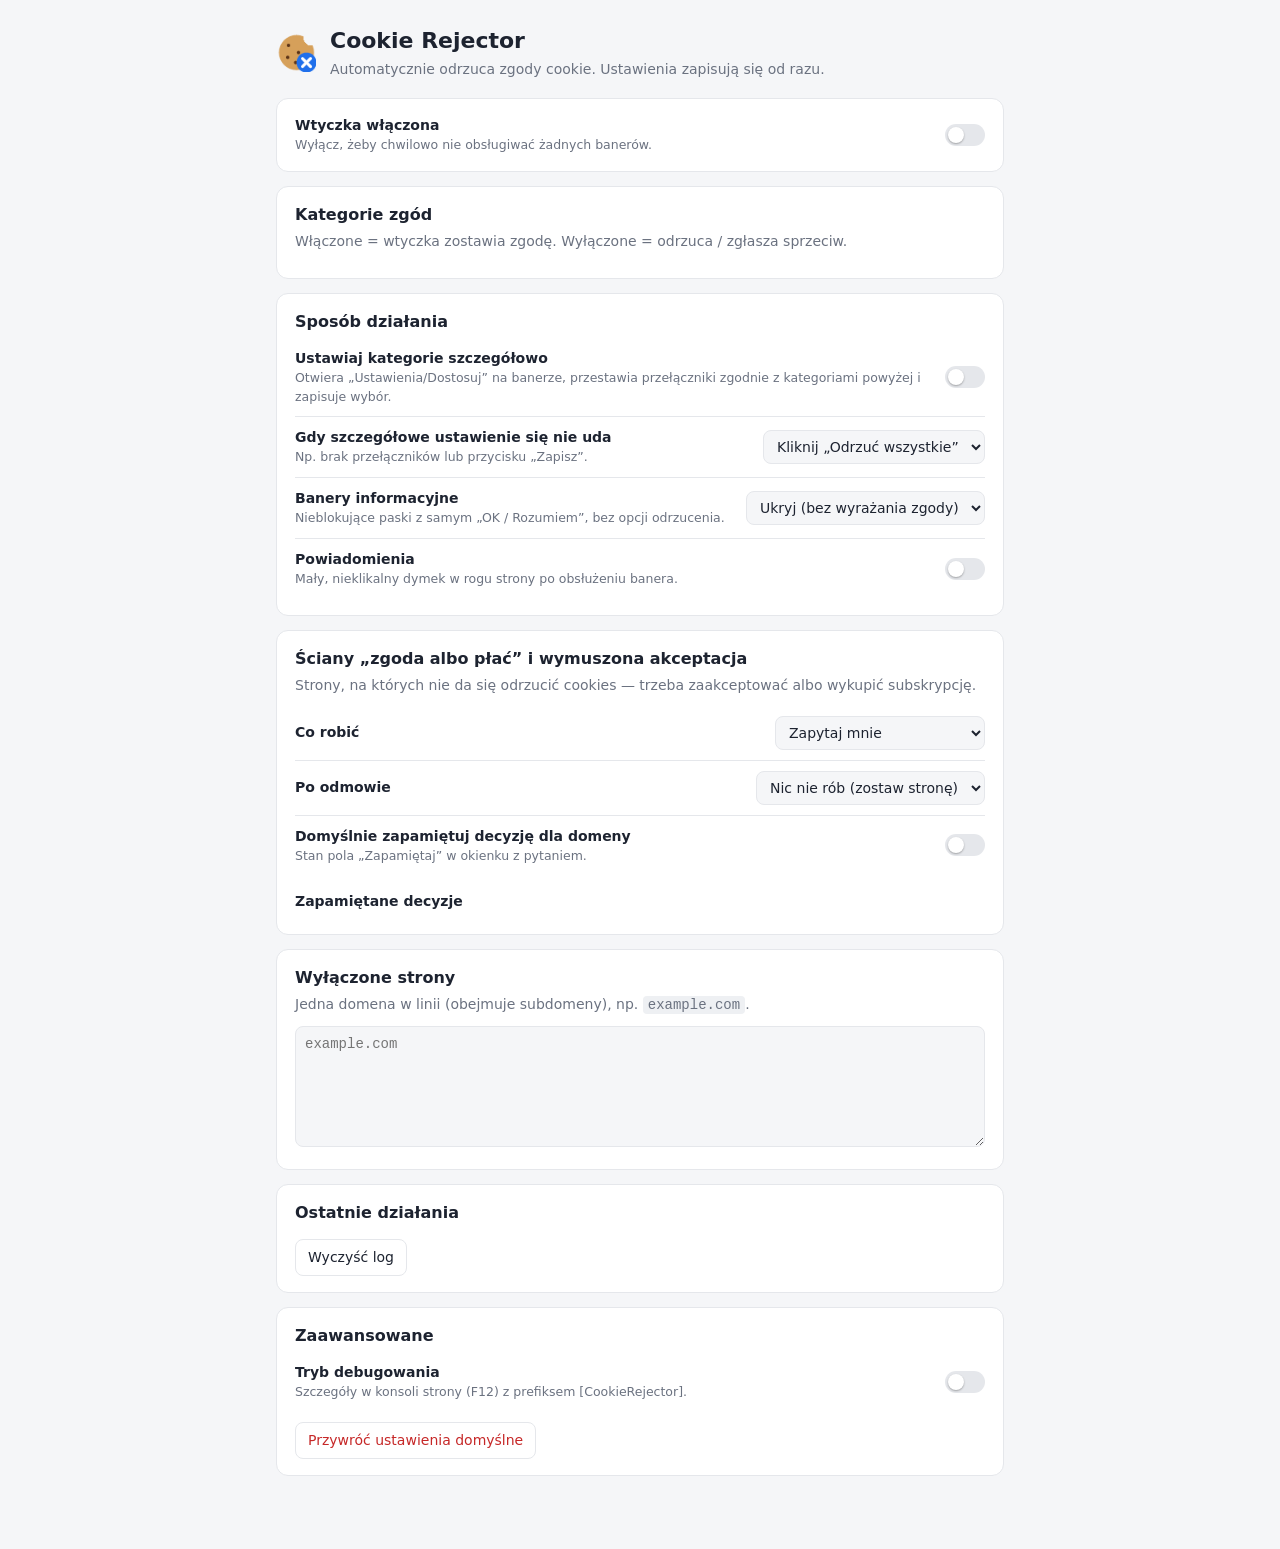
==== options/options.html @ 8b81009b "Cookie Rejector 0.1.0 Rozszerzenie Chrome (MV3), które heurystycznie wykrywa banery zgód na cookies " ====
<!doctype html>
<html lang="pl">
<head>
  <meta charset="utf-8">
  <meta name="viewport" content="width=device-width, initial-scale=1">
  <title>Cookie Rejector — ustawienia</title>
  <link rel="stylesheet" href="options.css">
</head>
<body>
  <main>
    <header>
      <img src="../icons/icon48.png" alt="" width="40" height="40">
      <div>
        <h1>Cookie Rejector</h1>
        <p class="sub">Automatycznie odrzuca zgody cookie. Ustawienia zapisują się od razu.</p>
      </div>
      <span id="saved" class="saved" aria-live="polite"></span>
    </header>

    <section>
      <label class="row big">
        <span><b>Wtyczka włączona</b><small>Wyłącz, żeby chwilowo nie obsługiwać żadnych banerów.</small></span>
        <input type="checkbox" class="switch" data-path="enabled">
      </label>
    </section>

    <section>
      <h2>Kategorie zgód</h2>
      <p class="hint">Włączone = wtyczka zostawia zgodę. Wyłączone = odrzuca / zgłasza sprzeciw.</p>
      <div id="cats"></div>
    </section>

    <section>
      <h2>Sposób działania</h2>
      <label class="row">
        <span><b>Ustawiaj kategorie szczegółowo</b><small>Otwiera „Ustawienia/Dostosuj” na banerze, przestawia przełączniki zgodnie z kategoriami powyżej i zapisuje wybór.</small></span>
        <input type="checkbox" class="switch" data-path="granular">
      </label>
      <label class="row">
        <span><b>Gdy szczegółowe ustawienie się nie uda</b><small>Np. brak przełączników lub przycisku „Zapisz”.</small></span>
        <select data-path="fallback">
          <option value="reject">Kliknij „Odrzuć wszystkie”</option>
          <option value="none">Nic nie rób</option>
        </select>
      </label>
      <label class="row">
        <span><b>Banery informacyjne</b><small>Nieblokujące paski z samym „OK / Rozumiem”, bez opcji odrzucenia.</small></span>
        <select data-path="infoBanner">
          <option value="hide">Ukryj (bez wyrażania zgody)</option>
          <option value="accept">Kliknij „OK”</option>
          <option value="ignore">Zostaw</option>
        </select>
      </label>
      <label class="row">
        <span><b>Powiadomienia</b><small>Mały, nieklikalny dymek w rogu strony po obsłużeniu banera.</small></span>
        <input type="checkbox" class="switch" data-path="notifications">
      </label>
    </section>

    <section>
      <h2>Ściany „zgoda albo płać” i wymuszona akceptacja</h2>
      <p class="hint">Strony, na których nie da się odrzucić cookies — trzeba zaakceptować albo wykupić subskrypcję.</p>
      <label class="row">
        <span><b>Co robić</b></span>
        <select data-path="wall.mode">
          <option value="ask">Zapytaj mnie</option>
          <option value="accept">Zawsze akceptuj</option>
          <option value="decline">Zawsze odmawiaj</option>
        </select>
      </label>
      <label class="row">
        <span><b>Po odmowie</b></span>
        <select data-path="wall.onDecline">
          <option value="nothing">Nic nie rób (zostaw stronę)</option>
          <option value="close">Zamknij kartę</option>
        </select>
      </label>
      <label class="row">
        <span><b>Domyślnie zapamiętuj decyzję dla domeny</b><small>Stan pola „Zapamiętaj” w okienku z pytaniem.</small></span>
        <input type="checkbox" class="switch" data-path="wall.remember">
      </label>
      <h3>Zapamiętane decyzje</h3>
      <div id="decisions" class="list"></div>
    </section>

    <section>
      <h2>Wyłączone strony</h2>
      <p class="hint">Jedna domena w linii (obejmuje subdomeny), np. <code>example.com</code>.</p>
      <textarea id="disabledSites" rows="5" spellcheck="false" placeholder="example.com"></textarea>
    </section>

    <section>
      <h2>Ostatnie działania</h2>
      <div id="log" class="list"></div>
      <div class="actions">
        <button id="clearLog" class="ghost">Wyczyść log</button>
      </div>
    </section>

    <section>
      <h2>Zaawansowane</h2>
      <label class="row">
        <span><b>Tryb debugowania</b><small>Szczegóły w konsoli strony (F12) z prefiksem [CookieRejector].</small></span>
        <input type="checkbox" class="switch" data-path="debug">
      </label>
      <div class="actions">
        <button id="reset" class="ghost danger">Przywróć ustawienia domyślne</button>
      </div>
    </section>
  </main>
  <script src="../src/shared.js"></script>
  <script src="options.js"></script>
</body>
</html>
---- options/options.css ----
:root {
  --bg: #f5f6f8; --card: #ffffff; --text: #1d2330; --muted: #6b7280; --line: #e5e7eb;
  --accent: #1f6feb; --danger: #c62828; --chip: #eef0f3;
}
@media (prefers-color-scheme: dark) {
  :root { --bg: #12151b; --card: #1b2029; --text: #eef0f3; --muted: #9ca3af; --line: #2c3340; --accent: #4c8dff; --danger: #ef5350; --chip: #262c37; }
}
* { box-sizing: border-box; }
body { margin: 0; background: var(--bg); color: var(--text); font: 14px/1.5 system-ui, -apple-system, "Segoe UI", Roboto, sans-serif; }
main { max-width: 760px; margin: 0 auto; padding: 24px 16px 60px; }
header { display: flex; align-items: center; gap: 14px; margin-bottom: 18px; }
header h1 { margin: 0; font-size: 22px; }
.sub { margin: 2px 0 0; color: var(--muted); }
.saved { margin-left: auto; color: var(--accent); font-weight: 600; opacity: 0; transition: opacity .3s; }
.saved.show { opacity: 1; }
section { background: var(--card); border: 1px solid var(--line); border-radius: 12px; padding: 16px 18px; margin-bottom: 14px; }
h2 { font-size: 16px; margin: 0 0 4px; }
h3 { font-size: 14px; margin: 16px 0 6px; }
.hint { color: var(--muted); margin: 0 0 10px; }
.row { display: flex; align-items: center; justify-content: space-between; gap: 16px; padding: 10px 0; border-top: 1px solid var(--line); cursor: pointer; }
.row:first-of-type { border-top: 0; }
.row.big { border: 0; padding: 0; }
.row span { display: flex; flex-direction: column; }
.row small { color: var(--muted); font-size: 12.5px; }
.row.locked { cursor: default; opacity: .75; }
select, textarea { font: inherit; color: var(--text); background: var(--bg); border: 1px solid var(--line); border-radius: 8px; padding: 7px 9px; }
select { min-width: 210px; max-width: 50%; }
textarea { width: 100%; font-family: ui-monospace, Consolas, monospace; }
.switch { appearance: none; width: 40px; height: 22px; border-radius: 11px; background: var(--line); position: relative; flex: none; cursor: pointer; transition: background .2s; margin: 0; }
.switch::after { content: ""; position: absolute; top: 3px; left: 3px; width: 16px; height: 16px; border-radius: 50%; background: #fff; transition: transform .2s; box-shadow: 0 1px 2px rgba(0,0,0,.3); }
.switch:checked { background: var(--accent); }
.switch:checked::after { transform: translateX(18px); }
.switch:disabled { cursor: not-allowed; }
.list { display: flex; flex-direction: column; gap: 4px; }
.item { display: flex; align-items: center; gap: 10px; padding: 7px 10px; background: var(--chip); border-radius: 8px; font-size: 13px; }
.item .grow { flex: 1; min-width: 0; overflow: hidden; text-overflow: ellipsis; white-space: nowrap; }
.item .time { color: var(--muted); font-variant-numeric: tabular-nums; flex: none; }
.tag { font-size: 11.5px; padding: 1px 7px; border-radius: 10px; background: var(--card); border: 1px solid var(--line); flex: none; }
.tag.accept { color: #b26a00; }
.tag.decline { color: var(--accent); }
.empty { color: var(--muted); font-style: italic; }
.actions { margin-top: 10px; display: flex; gap: 8px; }
button { font: inherit; border-radius: 8px; padding: 7px 12px; cursor: pointer; border: 1px solid var(--line); background: var(--card); color: var(--text); }
button.ghost:hover { background: var(--chip); }
button.danger { color: var(--danger); }
button.x { border: 0; background: transparent; color: var(--muted); padding: 2px 6px; }
button.x:hover { color: var(--danger); }
code { background: var(--chip); padding: 1px 5px; border-radius: 4px; }
@media (max-width: 560px) {
  .row { flex-wrap: wrap; }
  select { max-width: 100%; width: 100%; }
}
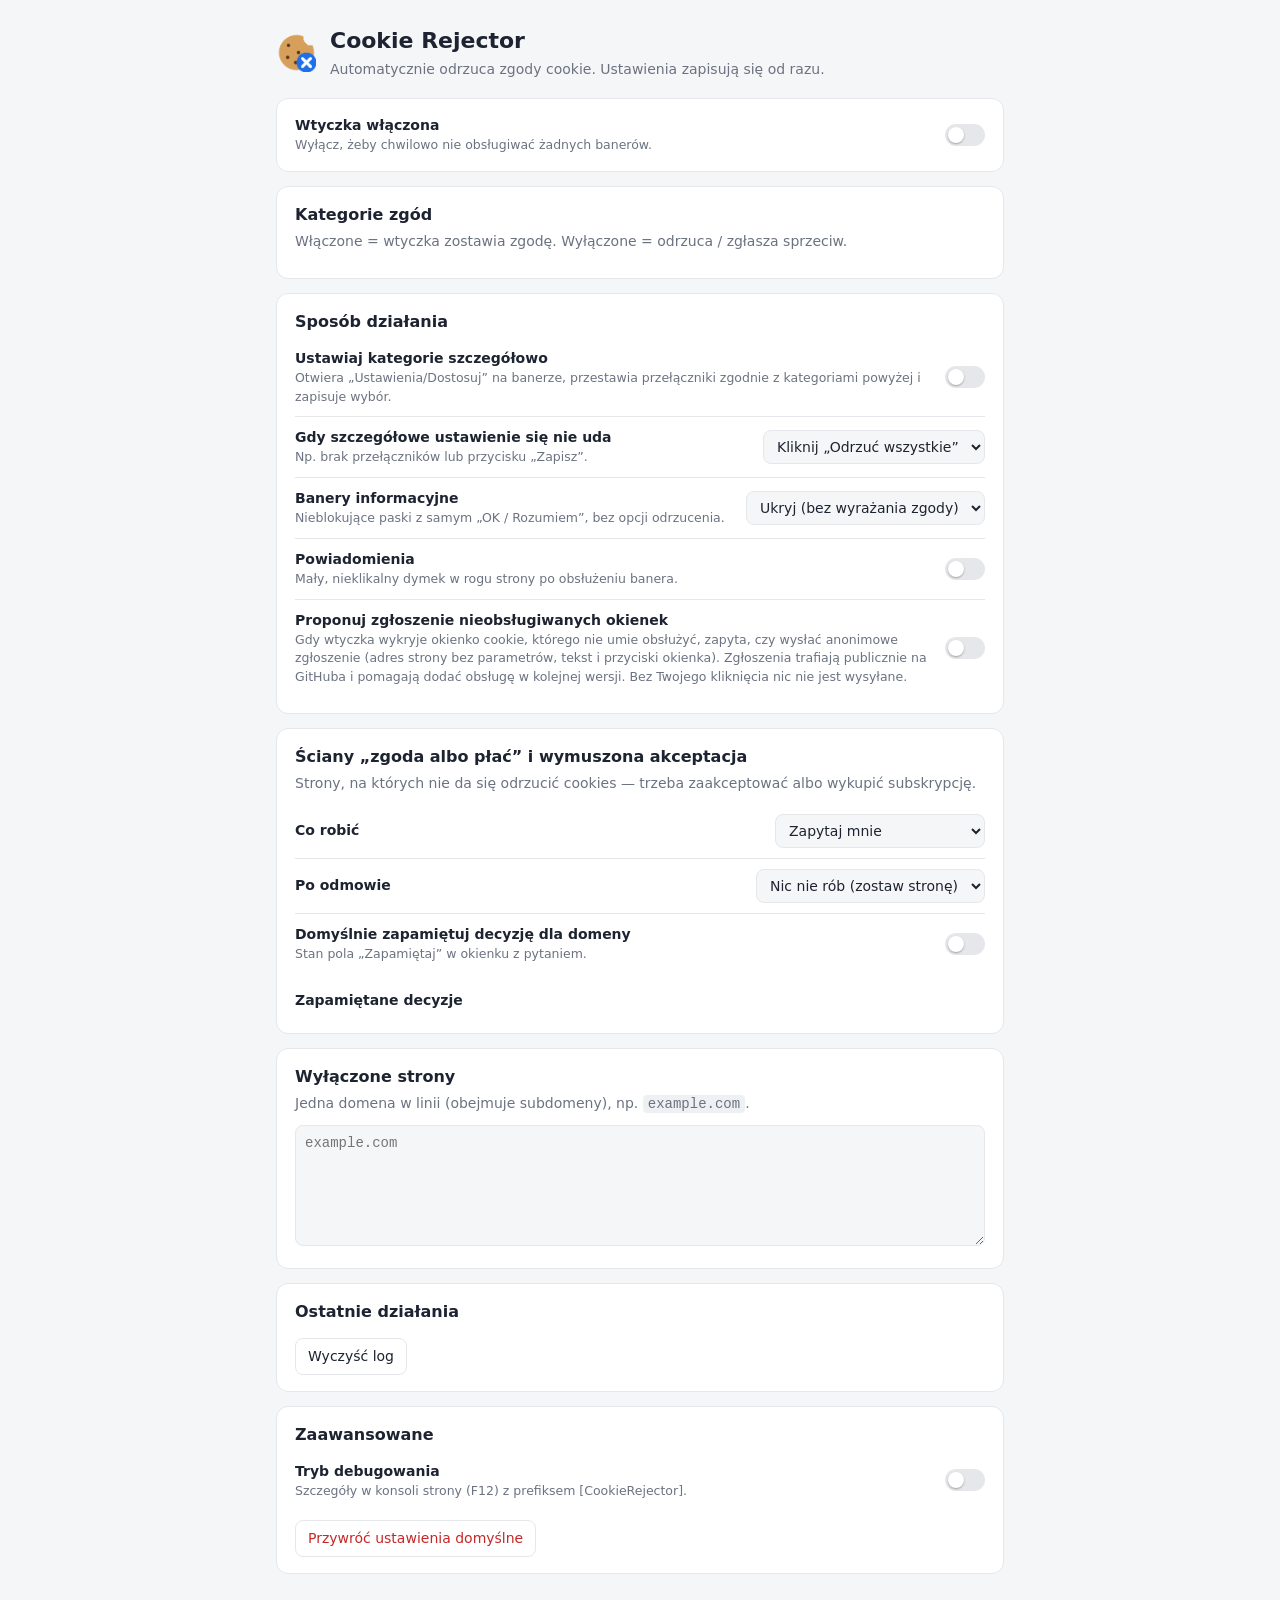
==== commit 118b2bb4: "Zgłaszanie nieobsługiwanych okienek cookie jako PR-y (0.3.0) - wtyczka wykrywa okienka, których nie " ====
--- a/options/options.html
+++ b/options/options.html
@@ -54,6 +54,10 @@
       <label class="row">
         <span><b>Powiadomienia</b><small>Mały, nieklikalny dymek w rogu strony po obsłużeniu banera.</small></span>
         <input type="checkbox" class="switch" data-path="notifications">
+      </label>
+      <label class="row">
+        <span><b>Proponuj zgłoszenie nieobsługiwanych okienek</b><small>Gdy wtyczka wykryje okienko cookie, którego nie umie obsłużyć, zapyta, czy wysłać anonimowe zgłoszenie (adres strony bez parametrów, tekst i przyciski okienka). Zgłoszenia trafiają publicznie na GitHuba i pomagają dodać obsługę w kolejnej wersji. Bez Twojego kliknięcia nic nie jest wysyłane.</small></span>
+        <input type="checkbox" class="switch" data-path="reportUnsupported">
       </label>
     </section>
 
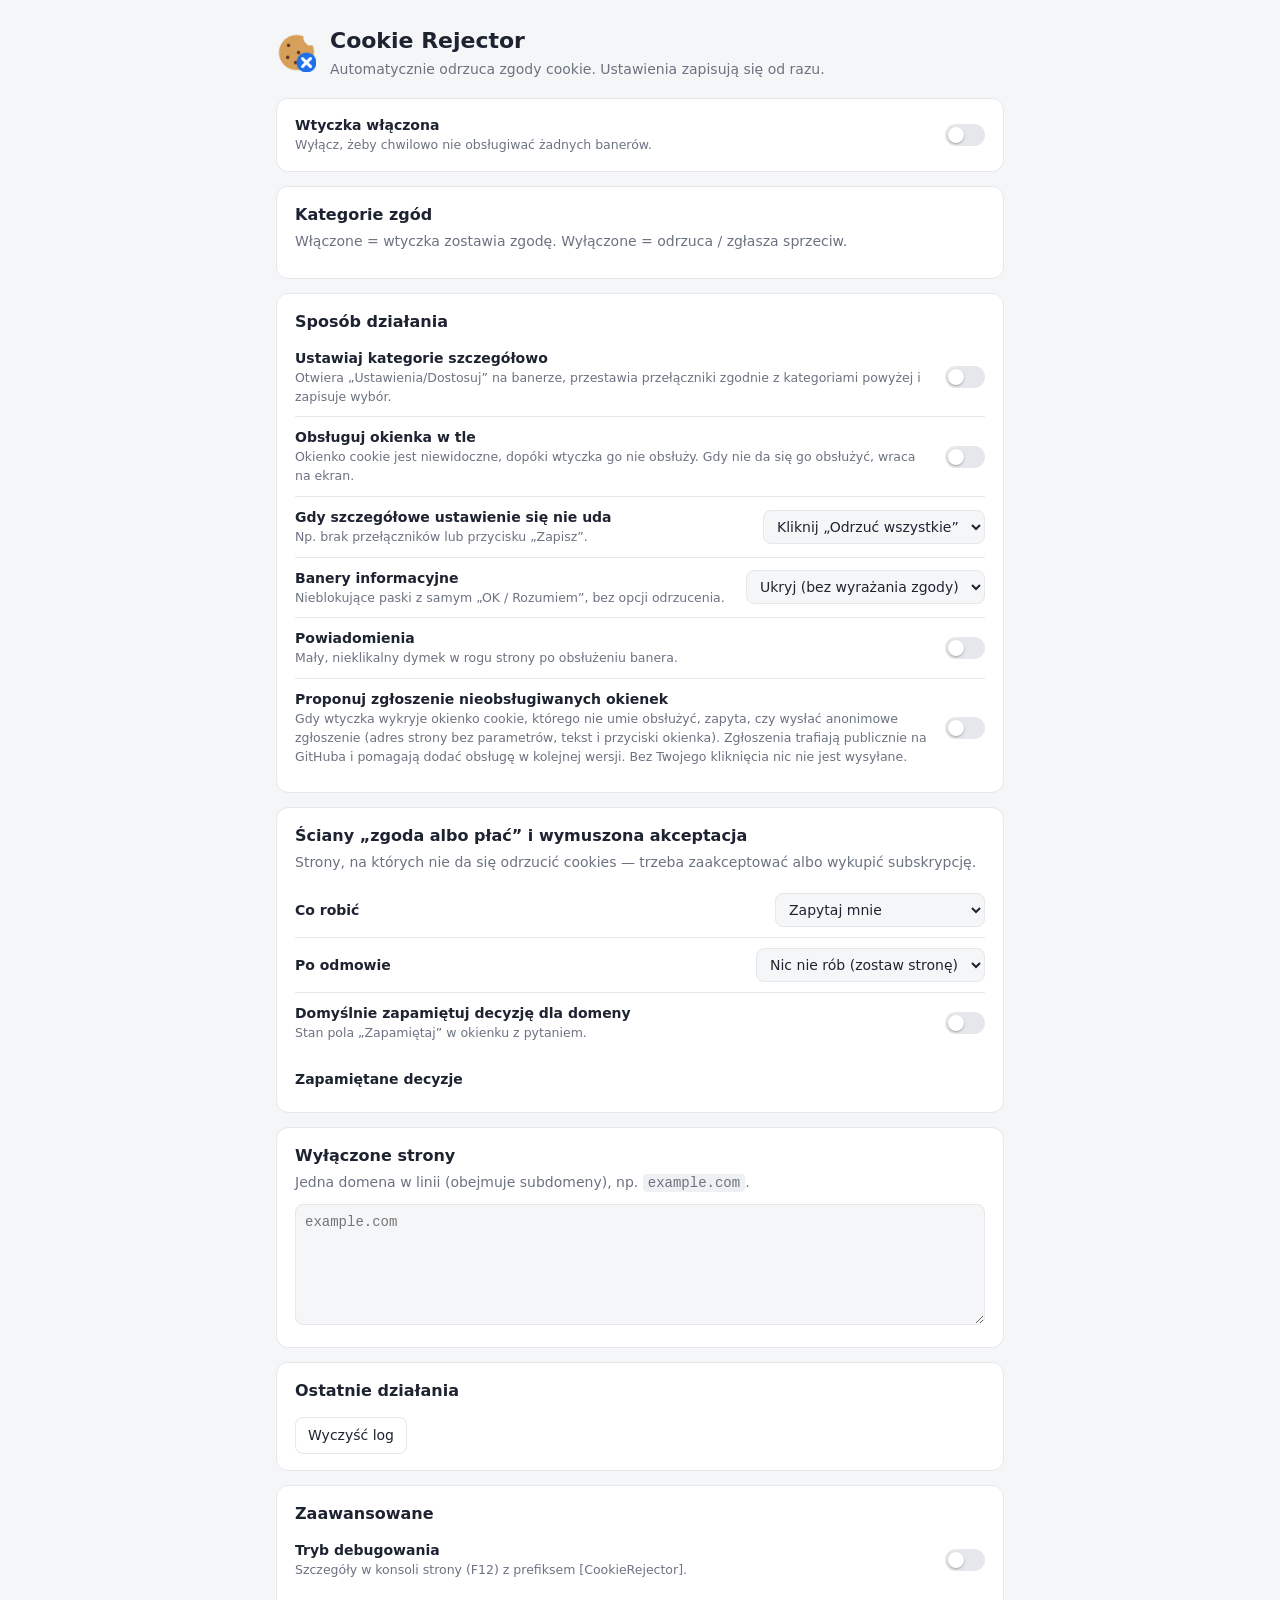
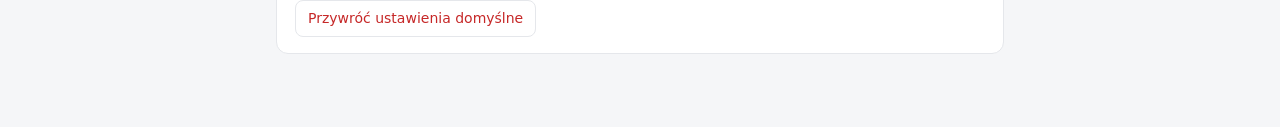
==== commit 88c0be30: "Obsługa okienek w tle i kilkukrotnie szybsze odrzucanie - okienko niewidoczne podczas obsługi (clip-" ====
--- a/options/options.html
+++ b/options/options.html
@@ -35,6 +35,10 @@
       <label class="row">
         <span><b>Ustawiaj kategorie szczegółowo</b><small>Otwiera „Ustawienia/Dostosuj” na banerze, przestawia przełączniki zgodnie z kategoriami powyżej i zapisuje wybór.</small></span>
         <input type="checkbox" class="switch" data-path="granular">
+      </label>
+      <label class="row">
+        <span><b>Obsługuj okienka w tle</b><small>Okienko cookie jest niewidoczne, dopóki wtyczka go nie obsłuży. Gdy nie da się go obsłużyć, wraca na ekran.</small></span>
+        <input type="checkbox" class="switch" data-path="hideWhileHandling">
       </label>
       <label class="row">
         <span><b>Gdy szczegółowe ustawienie się nie uda</b><small>Np. brak przełączników lub przycisku „Zapisz”.</small></span>
